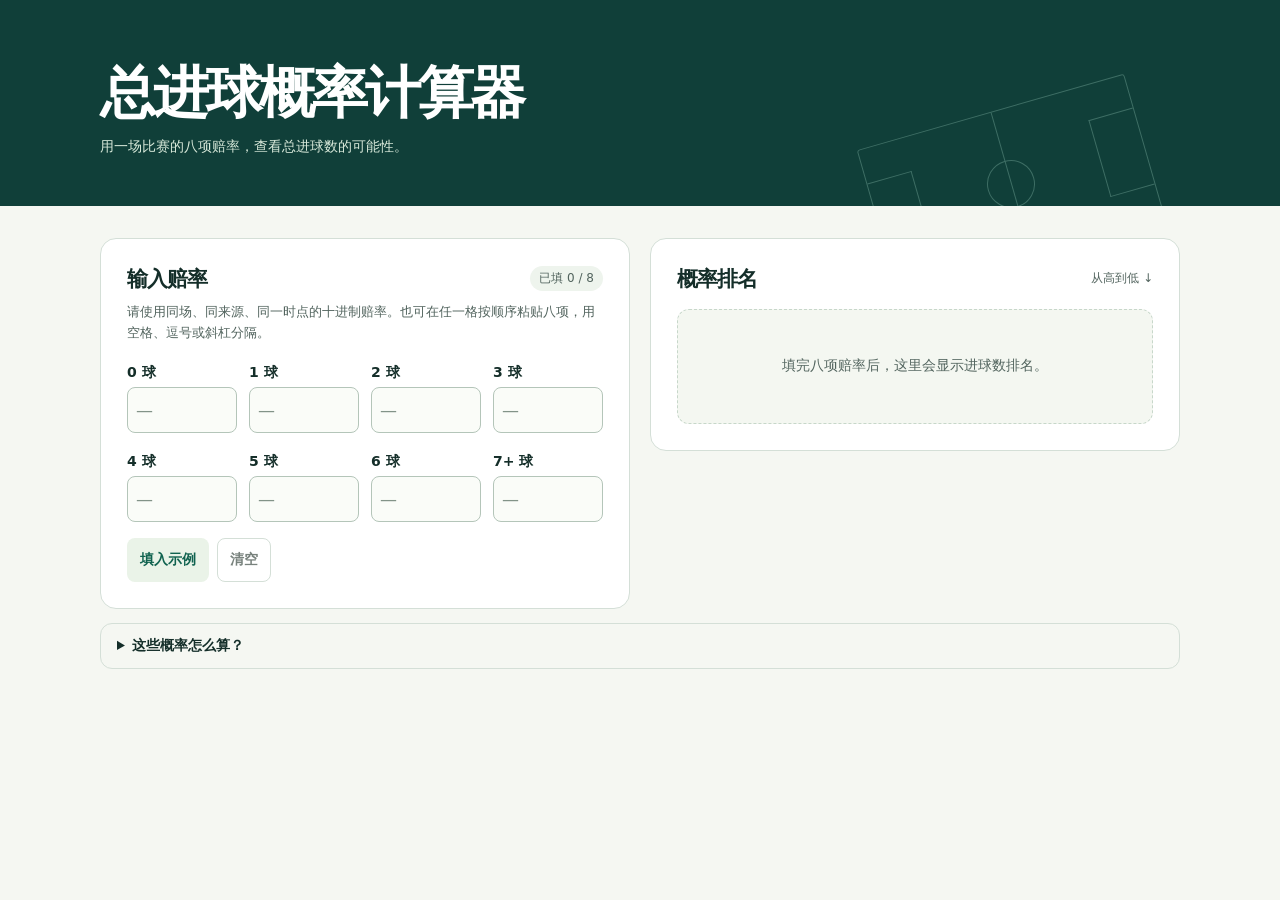
==== index.html @ d5863ff0 "Publish mobile total-goals probability calculator" ====
<!doctype html>
<html lang="zh-CN">
<head>
  <meta charset="utf-8">
  <meta name="viewport" content="width=device-width, initial-scale=1">
  <meta name="theme-color" content="#103f39">
  <meta name="description" content="输入一场比赛的八项总进球赔率，实时查看从高到低的市场隐含概率排名。">
  <title>总进球概率计算器</title>
  <style>
    :root {
      color-scheme: light;
      --ink: #142e29;
      --muted: #52645e;
      --green: #10624f;
      --line: #d4dfd7;
      --paper: #f5f7f2;
      --red: #982b27;
      font-family: "Inter", "PingFang SC", "Microsoft YaHei", system-ui, sans-serif;
      font-variant-numeric: tabular-nums;
    }
    * { box-sizing: border-box; }
    [hidden] { display: none !important; }
    body { margin: 0; background: var(--paper); color: var(--ink); }
    h1, h2, p { margin: 0; }
    .wrap { width: min(100% - 32px, 1080px); margin: auto; }
    .hero { background: #103f39; color: #fff; overflow: hidden; }
    .hero-inner { position: relative; padding: 38px 0 34px; }
    h1 { position: relative; z-index: 1; font-size: clamp(30px, 5.7vw, 56px); letter-spacing: -.055em; line-height: 1.17; }
    .hero p { position: relative; z-index: 1; margin-top: 12px; font-size: 14px; color: #d8e9da; }
    .pitch { color: #77a99b; position: absolute; width: 278px; height: 150px; right: -4px; bottom: -53px; opacity: .44; border: 1.5px solid currentColor; transform: rotate(-16deg); border-radius: 3px; }
    .pitch::before { content: ""; position: absolute; height: 100%; left: 50%; border-left: 1px solid; }
    .pitch::after { content: ""; position: absolute; width: 46px; height: 46px; left: 50%; top: 50%; border: 1px solid; border-radius: 50%; transform: translate(-50%, -50%); }
    .pitch i { position: absolute; right: 0; top: 34px; width: 46px; height: 80px; border: 1px solid; border-right: 0; }
    .pitch i:last-child { right: auto; left: 0; transform: rotate(180deg); }
    main { padding-top: 20px; padding-bottom: 40px; }
    .layout { display: grid; gap: 14px; align-items: start; }
    .panel { min-width: 0; padding: 19px; background: #fff; border: 1px solid var(--line); border-radius: 16px; }
    .section-head { display: flex; align-items: center; justify-content: space-between; gap: 8px; }
    h2 { font-size: 21px; font-weight: 750; line-height: 1.35; letter-spacing: -.04em; }
    .count, .sort-label { flex: none; font-size: 12px; color: var(--muted); }
    .count { padding: 4px 9px; border-radius: 20px; background: #eef4ed; }
    .hint { margin-top: 8px; font-size: 13px; line-height: 1.65; color: var(--muted); }
    .grid { display: grid; grid-template-columns: repeat(4,minmax(0,1fr)); gap: 14px 8px; margin: 20px 0 9px; }
    label { display: block; font-size: 14px; font-weight: 650; }
    label span { display: block; margin-bottom: 5px; }
    input { width: 100%; min-width: 0; padding: 8px; min-height: 46px; line-height: 1.25; font: inherit; font-size: 17px; font-weight: 500; color: var(--ink); border: 1px solid #b4c5b9; border-radius: 8px; background: #fafcf8; }
    input::placeholder { color: #829388; }
    input[aria-invalid=true] { border-color: var(--red); background: #fff4f0; }
    :focus-visible { outline: 3px solid #428781; outline-offset: 2px; }
    button { cursor: pointer; min-height: 44px; padding: 5px 12px; border: 1px solid var(--line); border-radius: 8px; background: #fff; color: var(--green); font: inherit; font-size: 14px; font-weight: 650; }
    button:disabled { cursor: default; color: #78827d; }
    button:not(:disabled):hover { background: #e6f0e7; }
    .actions { display: flex; flex-wrap: wrap; align-items: center; gap: 8px; margin-top: 16px; }
    .actions .example { background: #eaf3e8; border-color: transparent; }
    .err { font-size: 13px; line-height: 1.6; color: var(--red); margin: 9px 0; }
    .result-placeholder { display: grid; place-items: center; min-height: 115px; margin-top: 16px; text-align: center; padding: 18px; background: #f4f7f1; border: 1px dashed #c7d7ca; border-radius: 12px; font-size: 14px; line-height: 1.7; color: var(--muted); }
    .leader { margin: 15px 0; padding: 16px; color: #fff; background: var(--green); border-radius: 12px; }
    .leader-label { color: #d5edd9; font-size: 12px; }
    .leader-values { display: flex; justify-content: space-between; align-items: baseline; gap: 8px; flex-wrap: wrap; margin-top: 5px; }
    #winner { font-size: 23px; font-weight: 700; }
    #leading-percent { font-size: 24px; font-weight: 650; }
    ol { padding: 0; margin: 0; list-style: none; }
    li { display: grid; grid-template-columns: 2ch 4ch minmax(28px, 1fr) 7ch; gap: 9px; align-items: center; min-height: 37px; font-size: 14px; }
    .rank { font-size: 12px; color: var(--muted); }
    .goals { white-space: nowrap; font-weight: 650; }
    .track { display: block; overflow: hidden; height: 7px; border-radius: 4px; background: #eaf0e9; }
    .fill { display: block; height: 100%; background: #789e8c; border-radius: inherit; }
    li.first .fill { background: #146950; }
    .prob { font-weight: 600; text-align: right; }
    details { margin-top: 14px; padding: 0 16px; border: 1px solid var(--line); border-radius: 12px; color: var(--muted); }
    summary { cursor: pointer; padding: 13px 0; font-size: 14px; font-weight: 650; color: var(--ink); }
    details p { margin: 0 0 14px; font-size: 14px; line-height: 1.7; }
    .sr { position: absolute; left: -10000px; width: 1px; height: 1px; overflow: hidden; }
    @media (max-width: 580px) {
      .pitch { right: -184px; opacity: .25; }
    }
    @media (max-width: 355px) {
      .wrap { width: calc(100% - 20px); }
      .panel { padding: 14px; }
      input { padding: 6px; }
    }
    @media (min-width: 780px) {
      main { padding-top: 32px; }
      .hero-inner { padding: 60px 0 50px; }
      .pitch { right: 30px; }
      .layout { grid-template-columns: 1fr 1fr; gap: 20px; }
      .panel { padding: 26px; }
      .grid { gap: 20px 12px; }
      li { min-height: 42px; }
    }
  </style>
  <script src="odds-core.js" defer></script>
  <script src="app.js" defer></script>
</head>
<body>
  <header class="hero">
    <div class="wrap hero-inner">
      <h1>总进球概率计算器</h1>
      <p>用一场比赛的八项赔率，查看总进球数的可能性。</p>
      <div class="pitch" aria-hidden="true"><i></i><i></i></div>
    </div>
  </header>
  <main class="wrap">
    <noscript>请在浏览器启用 JavaScript，以计算赔率对应的概率。</noscript>
    <div class="layout">
      <section class="panel" aria-labelledby="input-title">
        <div class="section-head">
          <h2 id="input-title">输入赔率</h2>
          <span class="count" id="count">已填 0 / 8</span>
        </div>
        <p class="hint" id="input-hint">请使用同场、同来源、同一时点的十进制赔率。也可在任一格按顺序粘贴八项，用空格、逗号或斜杠分隔。</p>
        <div class="grid" id="grid" aria-describedby="input-hint"></div>
        <p class="err" id="error" role="alert" hidden></p>
        <div class="actions">
          <button type="button" class="example" id="example">填入示例</button>
          <button type="button" id="clear" disabled>清空</button>
        </div>
      </section>
      <section class="panel" id="results" aria-labelledby="result-title">
        <div class="section-head">
          <h2 id="result-title">概率排名</h2><span class="sort-label">从高到低 ↓</span>
        </div>
        <div class="result-placeholder" id="empty">填完八项赔率后，这里会显示进球数排名。</div>
        <div id="computed" hidden>
          <div class="leader">
            <p class="leader-label" id="leading-label">最可能的总进球数</p>
            <div class="leader-values"><strong id="winner"></strong><span id="leading-percent"></span></div>
          </div>
          <ol id="ranking" aria-label="各进球数的市场隐含概率"></ol>
        </div>
        <p role="status" class="sr" id="announcement"></p>
      </section>
    </div>
    <details>
      <summary>这些概率怎么算？</summary>
      <p>分别取八项赔率的倒数，再将每项除以全部倒数之和，得到合计 100% 的市场隐含概率。排名使用未四舍五入的数值，相同赔率并列。页面显示到小数点后两位。</p>
      <p>7+ 包含 7 球及以上。各项均指常规 90 分钟及伤停补时。这里展示赔率反映的市场估计，实际赛果仍有不确定性。输入和计算均在本机浏览器内完成。</p>
    </details>
  </main>
</body>
</html>
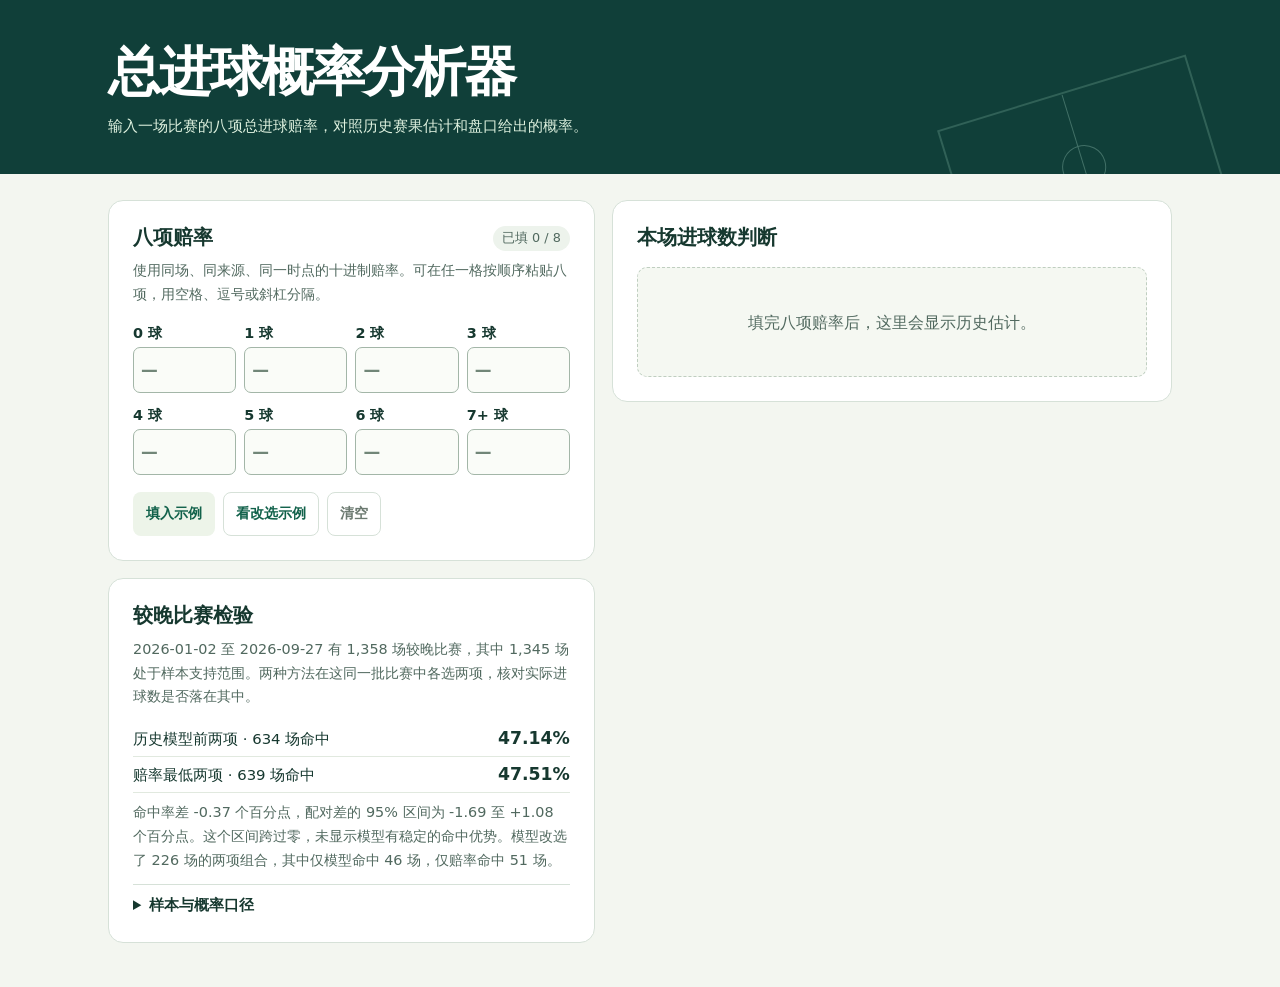
==== commit 5d22bcbc: "Calibrate eight goal probabilities against scored historical fixtures" ====
--- a/index.html
+++ b/index.html
@@ -4,138 +4,129 @@
   <meta charset="utf-8">
   <meta name="viewport" content="width=device-width, initial-scale=1">
   <meta name="theme-color" content="#103f39">
-  <meta name="description" content="输入一场比赛的八项总进球赔率，实时查看从高到低的市场隐含概率排名。">
-  <title>总进球概率计算器</title>
+  <meta name="description" content="输入同场八项总进球赔率，比较历史样本估计与赔率隐含概率，并查看两种方法的历史命中表现。">
+  <title>总进球概率分析器</title>
   <style>
-    :root {
-      color-scheme: light;
-      --ink: #142e29;
-      --muted: #52645e;
-      --green: #10624f;
-      --line: #d4dfd7;
-      --paper: #f5f7f2;
-      --red: #982b27;
-      font-family: "Inter", "PingFang SC", "Microsoft YaHei", system-ui, sans-serif;
-      font-variant-numeric: tabular-nums;
-    }
-    * { box-sizing: border-box; }
-    [hidden] { display: none !important; }
-    body { margin: 0; background: var(--paper); color: var(--ink); }
-    h1, h2, p { margin: 0; }
-    .wrap { width: min(100% - 32px, 1080px); margin: auto; }
-    .hero { background: #103f39; color: #fff; overflow: hidden; }
-    .hero-inner { position: relative; padding: 38px 0 34px; }
-    h1 { position: relative; z-index: 1; font-size: clamp(30px, 5.7vw, 56px); letter-spacing: -.055em; line-height: 1.17; }
-    .hero p { position: relative; z-index: 1; margin-top: 12px; font-size: 14px; color: #d8e9da; }
-    .pitch { color: #77a99b; position: absolute; width: 278px; height: 150px; right: -4px; bottom: -53px; opacity: .44; border: 1.5px solid currentColor; transform: rotate(-16deg); border-radius: 3px; }
-    .pitch::before { content: ""; position: absolute; height: 100%; left: 50%; border-left: 1px solid; }
-    .pitch::after { content: ""; position: absolute; width: 46px; height: 46px; left: 50%; top: 50%; border: 1px solid; border-radius: 50%; transform: translate(-50%, -50%); }
-    .pitch i { position: absolute; right: 0; top: 34px; width: 46px; height: 80px; border: 1px solid; border-right: 0; }
-    .pitch i:last-child { right: auto; left: 0; transform: rotate(180deg); }
-    main { padding-top: 20px; padding-bottom: 40px; }
-    .layout { display: grid; gap: 14px; align-items: start; }
-    .panel { min-width: 0; padding: 19px; background: #fff; border: 1px solid var(--line); border-radius: 16px; }
-    .section-head { display: flex; align-items: center; justify-content: space-between; gap: 8px; }
-    h2 { font-size: 21px; font-weight: 750; line-height: 1.35; letter-spacing: -.04em; }
-    .count, .sort-label { flex: none; font-size: 12px; color: var(--muted); }
-    .count { padding: 4px 9px; border-radius: 20px; background: #eef4ed; }
-    .hint { margin-top: 8px; font-size: 13px; line-height: 1.65; color: var(--muted); }
-    .grid { display: grid; grid-template-columns: repeat(4,minmax(0,1fr)); gap: 14px 8px; margin: 20px 0 9px; }
-    label { display: block; font-size: 14px; font-weight: 650; }
-    label span { display: block; margin-bottom: 5px; }
-    input { width: 100%; min-width: 0; padding: 8px; min-height: 46px; line-height: 1.25; font: inherit; font-size: 17px; font-weight: 500; color: var(--ink); border: 1px solid #b4c5b9; border-radius: 8px; background: #fafcf8; }
-    input::placeholder { color: #829388; }
-    input[aria-invalid=true] { border-color: var(--red); background: #fff4f0; }
-    :focus-visible { outline: 3px solid #428781; outline-offset: 2px; }
-    button { cursor: pointer; min-height: 44px; padding: 5px 12px; border: 1px solid var(--line); border-radius: 8px; background: #fff; color: var(--green); font: inherit; font-size: 14px; font-weight: 650; }
-    button:disabled { cursor: default; color: #78827d; }
-    button:not(:disabled):hover { background: #e6f0e7; }
-    .actions { display: flex; flex-wrap: wrap; align-items: center; gap: 8px; margin-top: 16px; }
-    .actions .example { background: #eaf3e8; border-color: transparent; }
-    .err { font-size: 13px; line-height: 1.6; color: var(--red); margin: 9px 0; }
-    .result-placeholder { display: grid; place-items: center; min-height: 115px; margin-top: 16px; text-align: center; padding: 18px; background: #f4f7f1; border: 1px dashed #c7d7ca; border-radius: 12px; font-size: 14px; line-height: 1.7; color: var(--muted); }
-    .leader { margin: 15px 0; padding: 16px; color: #fff; background: var(--green); border-radius: 12px; }
-    .leader-label { color: #d5edd9; font-size: 12px; }
-    .leader-values { display: flex; justify-content: space-between; align-items: baseline; gap: 8px; flex-wrap: wrap; margin-top: 5px; }
-    #winner { font-size: 23px; font-weight: 700; }
-    #leading-percent { font-size: 24px; font-weight: 650; }
-    ol { padding: 0; margin: 0; list-style: none; }
-    li { display: grid; grid-template-columns: 2ch 4ch minmax(28px, 1fr) 7ch; gap: 9px; align-items: center; min-height: 37px; font-size: 14px; }
-    .rank { font-size: 12px; color: var(--muted); }
-    .goals { white-space: nowrap; font-weight: 650; }
-    .track { display: block; overflow: hidden; height: 7px; border-radius: 4px; background: #eaf0e9; }
-    .fill { display: block; height: 100%; background: #789e8c; border-radius: inherit; }
-    li.first .fill { background: #146950; }
-    .prob { font-weight: 600; text-align: right; }
-    details { margin-top: 14px; padding: 0 16px; border: 1px solid var(--line); border-radius: 12px; color: var(--muted); }
-    summary { cursor: pointer; padding: 13px 0; font-size: 14px; font-weight: 650; color: var(--ink); }
-    details p { margin: 0 0 14px; font-size: 14px; line-height: 1.7; }
-    .sr { position: absolute; left: -10000px; width: 1px; height: 1px; overflow: hidden; }
-    @media (max-width: 580px) {
-      .pitch { right: -184px; opacity: .25; }
-    }
-    @media (max-width: 355px) {
-      .wrap { width: calc(100% - 20px); }
-      .panel { padding: 14px; }
-      input { padding: 6px; }
-    }
-    @media (min-width: 780px) {
-      main { padding-top: 32px; }
-      .hero-inner { padding: 60px 0 50px; }
-      .pitch { right: 30px; }
-      .layout { grid-template-columns: 1fr 1fr; gap: 20px; }
-      .panel { padding: 26px; }
-      .grid { gap: 20px 12px; }
-      li { min-height: 42px; }
-    }
+    :root { color-scheme:light; --ink:#16382f; --sub:#51695f; --line:#d6e1d8; --accent:#12624b; --paper:#f3f6f0; --red:#972f26;
+      font-family:Inter,"PingFang SC","Microsoft YaHei",system-ui,sans-serif; font-variant-numeric:tabular-nums; color:var(--ink); background:var(--paper); }
+    * { box-sizing:border-box }
+    [hidden] { display:none !important }
+    body,h1,h2,p { margin:0 }
+    .wrap { max-width:1100px; margin:auto; padding-inline:18px }
+    .hero { overflow:hidden; background:#103f39; color:#fff }
+    .hero .wrap { position:relative; padding-block:40px 34px }
+    .hero h1 { position:relative; z-index:1; font-size:clamp(1.95rem,5vw,3.3rem); letter-spacing:-.04em; line-height:1.2 }
+    .hero p { position:relative; z-index:1; margin-top:11px; color:#def1df; font-size:.96rem; line-height:1.65; max-width:46em }
+    .pitch { position:absolute; width:260px; height:155px; right:-24px; bottom:-70px; border:2px solid #5d9080; opacity:.42; transform:rotate(-17deg) }
+    .pitch::before,.pitch::after { content:""; position:absolute; left:50%; top:50%; transform:translate(-50%,-50%) }
+    .pitch::before { height:100%; border-left:1px solid #86b4a6 }
+    .pitch::after { width:42px; height:42px; border:1px solid #86b4a6; border-radius:50% }
+    main.wrap { padding-block:18px 44px }
+    .layout { display:grid; gap:14px; grid-template-areas:"entry" "result" "study"; align-items:start }
+    .panel { min-width:0; padding:18px; background:#fff; border:1px solid var(--line); border-radius:15px }
+    .entry { grid-area:entry } .result { grid-area:result } .study { grid-area:study }
+    h2 { font-size:1.24rem; line-height:1.35 }
+    .section-head,.controls { display:flex; align-items:center; justify-content:space-between; gap:8px }
+    .count { border-radius:20px; padding:4px 9px; background:#edf3ec; color:var(--sub); font-size:.8rem; white-space:nowrap }
+    .note,.hint { margin-top:8px; color:var(--sub); font-size:.9rem; line-height:1.65 }
+    .grid { display:grid; grid-template-columns:repeat(4,minmax(0,1fr)); margin:17px 0; gap:13px 8px }
+    label { font-size:.9rem; font-weight:650 }
+    label span { display:block; margin-bottom:4px }
+    input { width:100%; min-width:0; background:#fafcf8; color:var(--ink); min-height:46px; border:1px solid #a3b6a8; border-radius:7px; padding:7px; font:inherit; font-size:1.05rem; font-weight:550 }
+    input::placeholder { color:#718678 }
+    input[aria-invalid=true] { border-color:var(--red); background:#fff4f0 }
+    button { min-height:44px; padding:6px 12px; background:#fff; color:var(--accent); border:1px solid var(--line); border-radius:8px; font:inherit; font-size:.9rem; font-weight:650; cursor:pointer }
+    button:disabled { color:#6c7a71; cursor:default }
+    button:hover:not(:disabled) { background:#e3efe6 }
+    .controls { justify-content:flex-start; flex-wrap:wrap }
+    .example { background:#edf4e9; border-color:transparent }
+    :focus-visible { outline:3px solid #438c7c; outline-offset:2px }
+    .error { margin:9px 0; color:var(--red); font-size:.9rem; line-height:1.65 }
+    .empty { margin-top:16px; min-height:110px; padding:18px; display:grid; place-items:center; text-align:center; background:#f5f8f2; color:var(--sub); border:1px dashed #bfcec0; border-radius:10px; line-height:1.7 }
+    .summary { margin-top:14px; padding:16px; border-radius:12px; color:#fff; background:var(--accent) }
+    .summary .eyebrow { font-size:.82rem; color:#daf0df }
+    .leader { display:flex; justify-content:space-between; gap:8px; align-items:baseline; flex-wrap:wrap; margin-top:5px }
+    .leader strong { font-size:1.45rem; line-height:1.45 }
+    .leader span { font-size:1.15rem; font-weight:630 }
+    .compare { margin:0; padding:10px 2px 3px; font-size:.92rem; line-height:1.6 }
+    .result-evidence { margin-top:8px; padding-left:10px; border-left:3px solid #a3b8a2; font-size:.86rem; line-height:1.6; color:var(--sub) }
+    .reason { color:#744f0b; background:#fbf5e4; padding:10px 12px; border-radius:7px; line-height:1.6; margin:12px 0 }
+    table { width:100%; border-collapse:collapse; margin-top:12px; font-size:.92rem }
+    th,td { padding:9px 3px; border-bottom:1px solid #e1e9df; text-align:right }
+    thead th { color:var(--sub); font-size:.84rem; font-weight:550 }
+    th:first-child { text-align:left }
+    .top-row th,.top-row td:nth-child(2) { font-weight:740; color:#0d6043 }
+    .top-row { background:#f1f7ef }
+    .diff { color:var(--sub) }
+    .study-body { margin-top:12px }
+    .study-row { display:flex; justify-content:space-between; align-items:baseline; gap:8px; padding:7px 0; border-bottom:1px solid #e1e9df; font-size:.93rem }
+    .study-row strong { font-size:1.08rem }
+    details { margin-top:12px; border-top:1px solid var(--line) }
+    summary { padding:11px 0 3px; color:var(--ink); font-size:.92rem; font-weight:650; cursor:pointer }
+    a { color:var(--accent); text-underline-offset:3px }
+    .sr { position:absolute; width:1px; height:1px; padding:0; margin:-1px; overflow:hidden; clip-path:inset(50%); white-space:nowrap }
+    @media(max-width:550px) { .pitch { right:-185px } .hero .wrap { padding-block:25px 22px } }
+    @media(max-width:370px) { .wrap { padding-inline:10px } .panel { padding:13px } input { padding:5px } th,td { padding-inline:2px } table { font-size:.87rem } }
+    @media(min-width:820px) { .layout { grid-template-areas:"entry result" "study result"; grid-template-columns:minmax(0,.93fr) minmax(0,1.07fr); grid-template-rows:auto 1fr; gap:17px } main.wrap { padding-top:26px } .panel { padding:24px } }
   </style>
-  <script src="odds-core.js" defer></script>
-  <script src="app.js" defer></script>
+  <script src="./odds-core.js" defer></script>
+  <script src="./goal-history-core.js" defer></script>
+  <script src="./app.js" defer></script>
 </head>
 <body>
-  <header class="hero">
-    <div class="wrap hero-inner">
-      <h1>总进球概率计算器</h1>
-      <p>用一场比赛的八项赔率，查看总进球数的可能性。</p>
-      <div class="pitch" aria-hidden="true"><i></i><i></i></div>
-    </div>
-  </header>
+  <header class="hero"><div class="wrap">
+    <h1>总进球概率分析器</h1>
+    <p>输入一场比赛的八项总进球赔率，对照历史赛果估计和盘口给出的概率。</p>
+    <div class="pitch" aria-hidden="true"></div>
+  </div></header>
   <main class="wrap">
-    <noscript>请在浏览器启用 JavaScript，以计算赔率对应的概率。</noscript>
+    <noscript>请启用 JavaScript 后查看历史概率分析。</noscript>
     <div class="layout">
-      <section class="panel" aria-labelledby="input-title">
-        <div class="section-head">
-          <h2 id="input-title">输入赔率</h2>
-          <span class="count" id="count">已填 0 / 8</span>
+      <section class="panel entry" aria-labelledby="input-title">
+        <div class="section-head"><h2 id="input-title">八项赔率</h2><span class="count" id="count">已填 0 / 8</span></div>
+        <p class="hint" id="input-hint">使用同场、同来源、同一时点的十进制赔率。可在任一格按顺序粘贴八项，用空格、逗号或斜杠分隔。</p>
+        <div class="grid" id="grid" aria-describedby="input-hint"></div>
+        <p id="error" class="error" role="alert" hidden></p>
+        <div class="controls"><button class="example" type="button" id="example">填入示例</button><button type="button" id="changed-example">看改选示例</button><button type="button" id="clear" disabled>清空</button></div>
+      </section>
+      <section class="panel result" aria-labelledby="result-title">
+        <h2 id="result-title">本场进球数判断</h2>
+        <div id="empty" class="empty">填完八项赔率后，这里会显示历史估计。</div>
+        <div id="computed" hidden>
+          <div id="historical-lead" class="summary">
+            <p class="eyebrow" id="leading-label">历史模型概率最高的两项</p>
+            <div class="leader"><strong id="winner"></strong><span id="leading-percent"></span></div>
+          </div>
+          <p id="reason" class="reason" hidden></p>
+          <p id="comparison" class="compare"></p>
+          <p id="example-source" class="note" hidden></p>
+          <p id="result-evidence" class="result-evidence" hidden></p>
+          <table aria-label="八项总进球概率对照">
+            <thead><tr><th scope="col">进球</th><th scope="col">模型估计</th><th scope="col">分组实频</th><th scope="col">赔率隐含</th><th scope="col">差值¹</th></tr></thead>
+            <tbody id="ranking"></tbody>
+          </table>
+          <p class="note" id="ranking-note"></p>
+          <details id="club-panel" hidden>
+            <summary>同一大小球概率档的联赛赛果</summary>
+            <p class="note" id="club-note"></p>
+            <table aria-label="大小球概率同档的进球实频"><tbody id="club-frequencies"></tbody></table>
+          </details>
         </div>
-        <p class="hint" id="input-hint">请使用同场、同来源、同一时点的十进制赔率。也可在任一格按顺序粘贴八项，用空格、逗号或斜杠分隔。</p>
-        <div class="grid" id="grid" aria-describedby="input-hint"></div>
-        <p class="err" id="error" role="alert" hidden></p>
-        <div class="actions">
-          <button type="button" class="example" id="example">填入示例</button>
-          <button type="button" id="clear" disabled>清空</button>
-        </div>
+        <p role="status" id="announcement" class="sr"></p>
       </section>
-      <section class="panel" id="results" aria-labelledby="result-title">
-        <div class="section-head">
-          <h2 id="result-title">概率排名</h2><span class="sort-label">从高到低 ↓</span>
-        </div>
-        <div class="result-placeholder" id="empty">填完八项赔率后，这里会显示进球数排名。</div>
-        <div id="computed" hidden>
-          <div class="leader">
-            <p class="leader-label" id="leading-label">最可能的总进球数</p>
-            <div class="leader-values"><strong id="winner"></strong><span id="leading-percent"></span></div>
-          </div>
-          <ol id="ranking" aria-label="各进球数的市场隐含概率"></ol>
-        </div>
-        <p role="status" class="sr" id="announcement"></p>
+      <section class="panel study" aria-labelledby="study-title">
+        <h2 id="study-title">较晚比赛检验</h2>
+        <p class="note" id="study-intro">正在载入历史样本统计…</p>
+        <div id="study-metrics" class="study-body" hidden></div>
+        <p class="note" id="validation-note"></p>
+        <details>
+          <summary>样本与概率口径</summary>
+          <p id="method" class="note"></p>
+          <p class="note">采用比赛日前已发布的较早八项报价。每场的比赛编号、日期、对阵及常规时间比分均与体彩赛果交叉核对，按日期抽查的 12 场八项报价与发布时间也与官网一致。回溯检验按日期划分，临场报价仍需单独验证。<a href="https://www.sporttery.cn/jc/zqsgkj/">体彩赛果</a> · <a href="https://github.com/qqyg000/lottery-football/blob/624a8346c27bf5e88473efcdf47e0e370001a1c5/src/main/resources/data/historical_odds_data.csv">八项报价归档</a></p>
+          <p class="note">赔率隐含概率按八项赔率的倒数归一化。7+ 包含 7 球及以上，赛果采用常规时间和伤停补时。输入及计算都在浏览器内完成。</p>
+        </details>
       </section>
     </div>
-    <details>
-      <summary>这些概率怎么算？</summary>
-      <p>分别取八项赔率的倒数，再将每项除以全部倒数之和，得到合计 100% 的市场隐含概率。排名使用未四舍五入的数值，相同赔率并列。页面显示到小数点后两位。</p>
-      <p>7+ 包含 7 球及以上。各项均指常规 90 分钟及伤停补时。这里展示赔率反映的市场估计，实际赛果仍有不确定性。输入和计算均在本机浏览器内完成。</p>
-    </details>
   </main>
 </body>
 </html>
